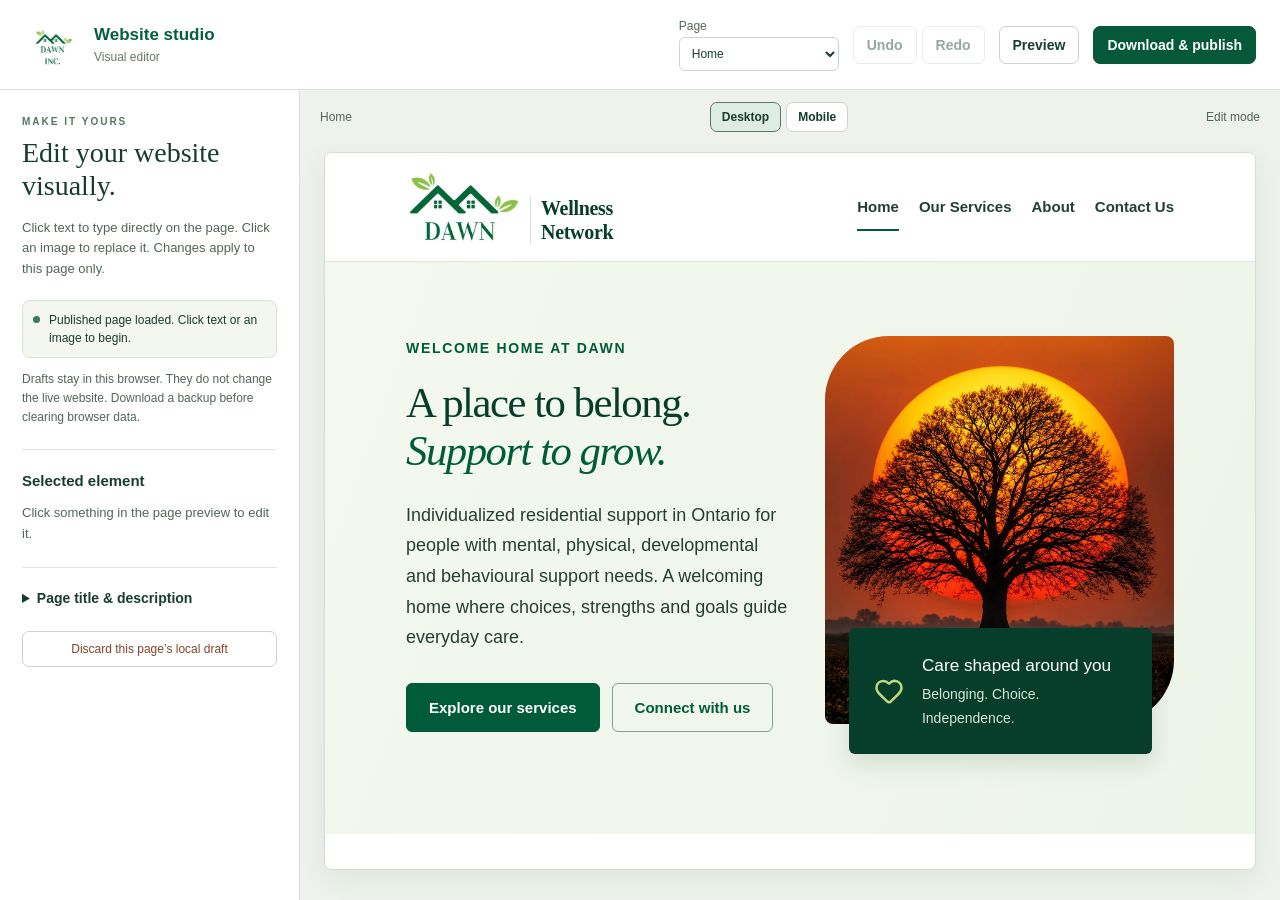
==== docs/editor/index.html @ 0b12e201 "Add visual website editor with local drafts and HTML exports" ====
<!doctype html>
<html lang="en">
<head>
  <meta charset="utf-8">
  <meta name="viewport" content="width=device-width, initial-scale=1">
  <meta name="robots" content="noindex, nofollow">
  <title>Visual editor | Dawn Wellness Network</title>
  <link rel="icon" href="../favicon.svg">
  <link rel="stylesheet" href="editor.css">
  <script src="editor.js" defer></script>
</head>
<body>
  <header class="toolbar">
    <a class="editor-brand" href="../index.html"><img src="../images/dawn-logo.jpg" alt="DAWN"><span>Website studio<small>Visual editor</small></span></a>
    <label class="page-picker">Page<select id="page"><option value="index.html">Home</option><option value="our-services.html">Our Services</option><option value="about.html">About</option><option value="contact-us.html">Contact Us</option><option value="privacy.html">Privacy</option><option value="accessibility.html">Accessibility</option></select></label>
    <div class="history" aria-label="Edit history"><button id="undo" disabled>Undo</button><button id="redo" disabled>Redo</button></div>
    <button id="preview" aria-pressed="false">Preview</button>
    <button id="publish" class="primary">Download &amp; publish</button>
  </header>
  <div class="workspace">
    <aside class="inspector" aria-label="Page and element settings">
      <p class="eyebrow">Make it yours</p><h1>Edit your website visually.</h1>
      <p class="hint">Click text to type directly on the page. Click an image to replace it. Changes apply to this page only.</p>
      <div class="status-box"><span class="status-dot" aria-hidden="true"></span><p id="status" role="status">Loading page…</p></div>
      <p class="draft-note">Drafts stay in this browser. They do not change the live website. Download a backup before clearing browser data.</p>
      <section class="settings-group"><h2>Selected element</h2><p id="selection-label" class="hint">Click something in the page preview to edit it.</p>
        <div id="image-settings" hidden>
          <label>Image description<input id="image-alt" type="text" maxlength="500"></label>
          <label>Image URL<input id="image-url" type="url" placeholder="https://…"></label><button id="apply-image">Use image URL</button>
          <label class="file-label">Or upload an image<input id="image-file" type="file" accept="image/jpeg,image/png,image/webp,image/gif"></label><p class="hint">JPG, PNG, WebP or GIF, up to 2 MB. Uploaded images are included in the downloaded HTML.</p>
        </div>
        <div id="link-settings" hidden><label>Link destination<input id="link-url" type="text"></label><button id="apply-link">Update link</button><p class="hint">Use a page name, #section, https://, mailto: or tel: link.</p></div>
      </section>
      <details class="settings-group"><summary>Page title &amp; description</summary><label>Browser title<input id="page-title" type="text" maxlength="160"></label><label>Search description<textarea id="page-description" rows="4" maxlength="500"></textarea></label></details>
      <button id="reset" class="reset">Discard this page’s local draft</button>
    </aside>
    <main class="canvas-area" aria-label="Visual page editor">
      <div class="canvas-toolbar"><span id="page-label">Home</span><div class="viewports" aria-label="Preview width"><button id="desktop" aria-pressed="true">Desktop</button><button id="mobile" aria-pressed="false">Mobile</button></div><span id="mode-label">Edit mode</span></div>
      <div class="canvas-scroll"><div id="frame-wrap"><iframe id="canvas" title="Editable website preview" sandbox="allow-same-origin"></iframe></div></div>
    </main>
  </div>
  <dialog id="publish-dialog" aria-labelledby="publish-title">
    <button class="dialog-close" id="close-dialog" aria-label="Close publishing instructions">×</button><p class="eyebrow">Your next step</p><h2 id="publish-title">Bring your changes online.</h2>
    <p>This editor saves local drafts. It has no access to your GitHub account and cannot publish directly.</p>
    <div class="download-actions"><button id="download-page" class="primary">Download this page</button><button id="download-site">Download website ZIP</button></div>
    <ol><li>Download the updated page above, or the ZIP to back up all pages and assets.</li><li>Open <a href="https://github.com/rasheedsa/Dawn-Inc/upload/main/docs" target="_blank" rel="noopener noreferrer">the website’s GitHub upload page</a> and sign in.</li><li>Upload the downloaded HTML file into <strong>docs</strong>, keeping its filename. For a ZIP, extract it first; the files inside <strong>docs/</strong> belong in the repository’s <strong>docs/</strong> folder.</li><li>Commit your changes to <strong>main</strong>. If Pages uses <strong>main /docs</strong>, GitHub deploys them automatically. Check <a href="https://github.com/rasheedsa/Dawn-Inc/settings/pages" target="_blank" rel="noopener noreferrer">Pages settings</a> for the deployment status.</li></ol>
    <p class="hint">Review every changed page before publishing. Header and footer edits affect only the page you edited. The ZIP includes drafts saved on this browser for the other pages.</p><p id="download-status" role="status"></p>
  </dialog>
  <noscript>This visual editor needs JavaScript enabled. The public website remains available from the DAWN logo link.</noscript>
</body>
</html>
---- docs/editor/editor.css ----
*{box-sizing:border-box} :root{font-family:Arial,sans-serif;color:#193c30;background:#eef1ed;font-synthesis:none} body{margin:0}button,input,textarea,select{font:inherit}button,a,input,select,textarea,summary{touch-action:manipulation}button{cursor:pointer;border:1px solid #cbd5ce;background:white;color:#193c30;border-radius:7px;padding:10px 13px;font-size:14px;font-weight:600}button:hover{background:#edf3ef}button:disabled{cursor:default;opacity:.45}.primary{background:#06583b;color:white;border-color:#06583b}.primary:hover{background:#03462e}button[aria-pressed=true]{background:#dfece3;border-color:#547b65}a{color:#075e40}:focus-visible{outline:3px solid #bd642e;outline-offset:3px}[hidden]{display:none!important}.toolbar{min-height:90px;background:#fff;border-bottom:1px solid #d9e0d8;display:flex;align-items:center;gap:14px;padding:14px 24px;flex-wrap:wrap}.editor-brand{display:flex;align-items:center;gap:12px;text-decoration:none;margin-right:auto;font-weight:700;font-size:17px}.editor-brand img{height:58px;width:58px;object-fit:contain}.editor-brand small{display:block;font-weight:400;font-size:12px;margin-top:5px;color:#66786b}.page-picker{font-size:12px;color:#536859;display:flex;flex-direction:column;gap:4px}.page-picker select{min-width:160px;padding:8px;border:1px solid #cbd5ce;border-radius:6px;color:#193c30;background:white}.history{display:flex;gap:5px}.workspace{display:grid;grid-template-columns:300px minmax(0,1fr);height:calc(100dvh - 90px)}.inspector{background:#fff;padding:26px 22px;overflow-y:auto;border-right:1px solid #d9e0d8}.eyebrow{text-transform:uppercase;letter-spacing:2px;font-size:10px;font-weight:700;color:#537660;margin:0 0 10px}h1{font-family:Georgia,serif;font-size:28px;line-height:1.17;font-weight:400;margin:0 0 15px}h2{font-size:15px;margin:0 0 14px}.hint,.draft-note{font-size:13px;line-height:1.6;color:#526558}.draft-note{font-size:12px}.status-box{display:flex;gap:9px;border:1px solid #d8e3d8;background:#f3f7f0;border-radius:8px;padding:10px;margin:20px 0 8px;align-items:start}.status-box p{margin:0;font-size:12px;line-height:1.5}.status-dot{flex:0 0 7px;height:7px;margin-top:5px;border-radius:50%;background:#3a7958}.settings-group{padding-top:22px;margin-top:22px;border-top:1px solid #e1e6df}.settings-group label{display:flex;flex-direction:column;gap:7px;font-size:12px;font-weight:600;margin:14px 0}.settings-group input,.settings-group textarea{width:100%;border:1px solid #cad5cb;border-radius:5px;padding:9px;font-size:13px;background:#fff;color:#193c30}.settings-group input[type=file]{font-size:11px}.settings-group summary{font-size:14px;font-weight:600;cursor:pointer}.reset{margin-top:25px;color:#834428;font-size:12px;width:100%;font-weight:400}.canvas-area{min-width:0;display:flex;flex-direction:column}.canvas-toolbar{display:flex;justify-content:space-between;align-items:center;padding:12px 20px;gap:10px;font-size:12px;color:#526558}.viewports{display:flex;gap:5px}.viewports button{padding:7px 11px;font-size:12px}.canvas-scroll{overflow:auto;flex:1;padding:8px 24px 30px}#frame-wrap{width:100%;height:100%;min-height:480px;margin:auto;transition:width .18s}#frame-wrap.mobile{width:390px;max-width:100%}iframe{width:100%;height:100%;min-height:480px;border:1px solid #d4ddd2;background:#fff;border-radius:8px;box-shadow:0 8px 30px #233b2110}dialog{max-width:610px;width:calc(100% - 30px);max-height:90dvh;overflow:auto;border:0;border-radius:14px;padding:32px;color:#193c30;box-shadow:0 20px 90px #10251b40}dialog::backdrop{background:#16352380}dialog h2{font-family:Georgia,serif;font-size:30px;font-weight:400}dialog p,dialog li{font-size:14px;line-height:1.65}dialog li{margin:12px 0}dialog ol{padding-left:22px}.dialog-close{float:right;font-size:22px;line-height:1;padding:5px 9px;border:0}.download-actions{display:flex;flex-wrap:wrap;gap:10px;margin:22px 0}#download-status{font-weight:600}noscript{display:block;padding:20px}@media(max-width:1000px){.toolbar{padding:12px;gap:8px}.editor-brand{font-size:14px}.editor-brand img{width:40px;height:40px}.workspace{height:calc(100dvh - 150px);grid-template-columns:250px minmax(0,1fr)}.inspector{padding:22px 16px}.canvas-scroll{padding:6px 10px 20px}}@media(max-width:650px){.toolbar{align-items:center}.editor-brand{width:100%}.page-picker{flex:1}.toolbar button{font-size:12px;padding:9px}.workspace{height:auto;display:flex;flex-direction:column-reverse}.canvas-area{height:70dvh;min-height:500px}.inspector{border-right:0;border-top:1px solid #d9e0d8;overflow:visible}.inspector h1{font-size:24px}#mode-label{display:none}.canvas-toolbar{padding:10px}.canvas-scroll{padding:0 8px 12px}.history{margin-left:auto}.settings-group{max-width:500px}dialog{padding:24px}.canvas-scroll:has(#frame-wrap.mobile){overflow-x:auto}}@media(prefers-reduced-motion:reduce){*{transition:none!important}}
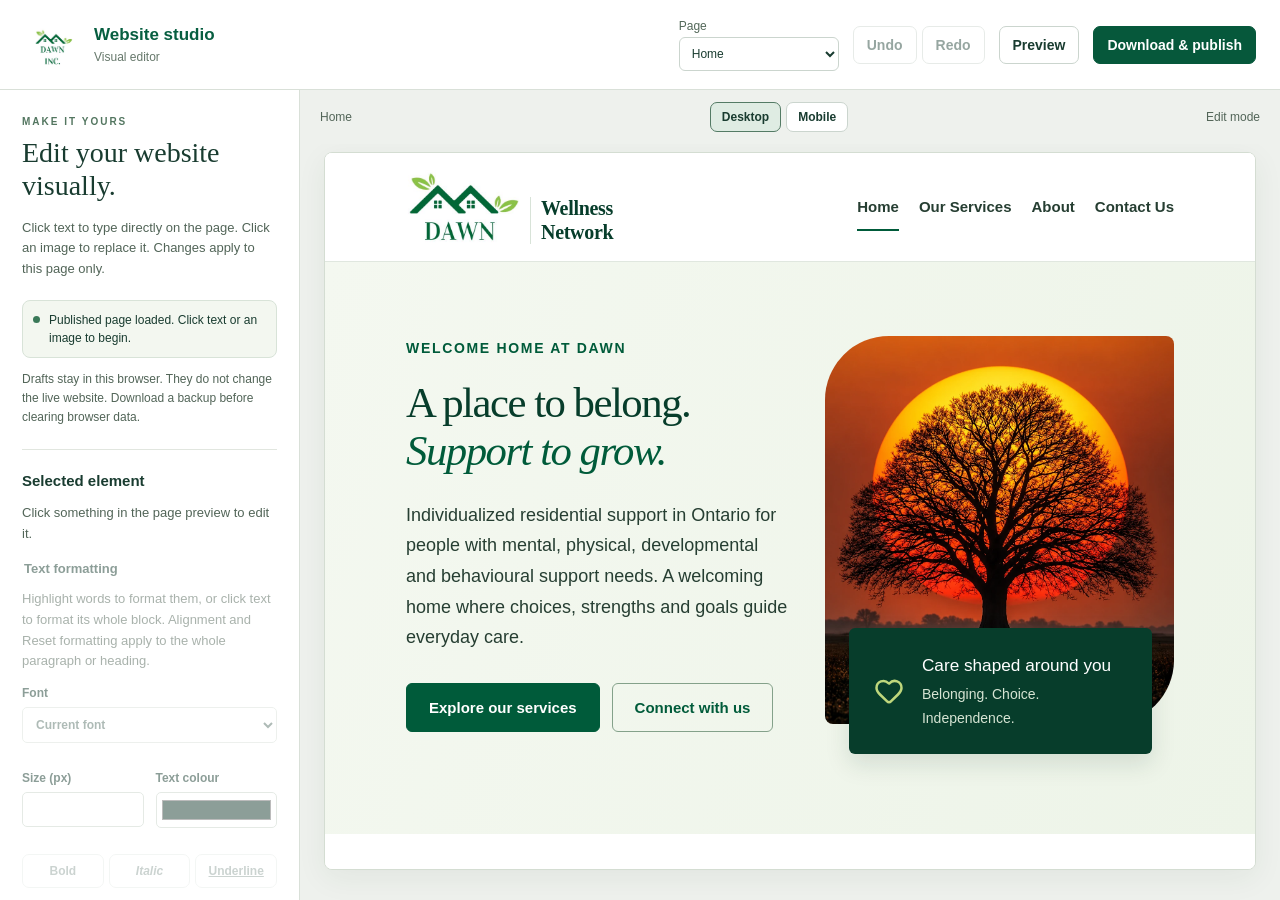
==== commit 375755c9: "Add visual text formatting controls to website editor" ====
--- a/docs/editor/index.html
+++ b/docs/editor/index.html
@@ -24,6 +24,15 @@
       <div class="status-box"><span class="status-dot" aria-hidden="true"></span><p id="status" role="status">Loading page…</p></div>
       <p class="draft-note">Drafts stay in this browser. They do not change the live website. Download a backup before clearing browser data.</p>
       <section class="settings-group"><h2>Selected element</h2><p id="selection-label" class="hint">Click something in the page preview to edit it.</p>
+        <fieldset id="text-format" disabled>
+          <legend>Text formatting</legend>
+          <p class="hint">Highlight words to format them, or click text to format its whole block. Alignment and Reset formatting apply to the whole paragraph or heading.</p>
+          <label>Font<select id="font-family"><option value="">Current font</option><option value="Arial, sans-serif">Arial</option><option value="Georgia, serif">Georgia</option><option value="Verdana, sans-serif">Verdana</option><option value="Tahoma, sans-serif">Tahoma</option><option value="'Trebuchet MS', sans-serif">Trebuchet MS</option><option value="'Times New Roman', serif">Times New Roman</option><option value="'Courier New', monospace">Courier New</option></select></label>
+          <div class="format-row"><label>Size (px)<input id="font-size" type="number" min="8" max="120" step="1"></label><label>Text colour<input id="font-colour" type="color" value="#193c30"></label></div>
+          <div class="format-buttons" role="group" aria-label="Text style"><button id="format-bold" type="button" aria-pressed="false"><strong>Bold</strong></button><button id="format-italic" type="button" aria-pressed="false"><em>Italic</em></button><button id="format-underline" type="button" aria-pressed="false"><u>Underline</u></button></div>
+          <div class="format-buttons" role="group" aria-label="Text alignment"><button id="align-left" type="button" aria-pressed="false">Left</button><button id="align-center" type="button" aria-pressed="false">Centre</button><button id="align-right" type="button" aria-pressed="false">Right</button></div>
+          <button id="clear-format" type="button">Reset formatting</button>
+        </fieldset>
         <div id="image-settings" hidden>
           <label>Image description<input id="image-alt" type="text" maxlength="500"></label>
           <label>Image URL<input id="image-url" type="url" placeholder="https://…"></label><button id="apply-image">Use image URL</button>
--- a/docs/editor/editor.css
+++ b/docs/editor/editor.css
@@ -1 +1,3 @@
 *{box-sizing:border-box} :root{font-family:Arial,sans-serif;color:#193c30;background:#eef1ed;font-synthesis:none} body{margin:0}button,input,textarea,select{font:inherit}button,a,input,select,textarea,summary{touch-action:manipulation}button{cursor:pointer;border:1px solid #cbd5ce;background:white;color:#193c30;border-radius:7px;padding:10px 13px;font-size:14px;font-weight:600}button:hover{background:#edf3ef}button:disabled{cursor:default;opacity:.45}.primary{background:#06583b;color:white;border-color:#06583b}.primary:hover{background:#03462e}button[aria-pressed=true]{background:#dfece3;border-color:#547b65}a{color:#075e40}:focus-visible{outline:3px solid #bd642e;outline-offset:3px}[hidden]{display:none!important}.toolbar{min-height:90px;background:#fff;border-bottom:1px solid #d9e0d8;display:flex;align-items:center;gap:14px;padding:14px 24px;flex-wrap:wrap}.editor-brand{display:flex;align-items:center;gap:12px;text-decoration:none;margin-right:auto;font-weight:700;font-size:17px}.editor-brand img{height:58px;width:58px;object-fit:contain}.editor-brand small{display:block;font-weight:400;font-size:12px;margin-top:5px;color:#66786b}.page-picker{font-size:12px;color:#536859;display:flex;flex-direction:column;gap:4px}.page-picker select{min-width:160px;padding:8px;border:1px solid #cbd5ce;border-radius:6px;color:#193c30;background:white}.history{display:flex;gap:5px}.workspace{display:grid;grid-template-columns:300px minmax(0,1fr);height:calc(100dvh - 90px)}.inspector{background:#fff;padding:26px 22px;overflow-y:auto;border-right:1px solid #d9e0d8}.eyebrow{text-transform:uppercase;letter-spacing:2px;font-size:10px;font-weight:700;color:#537660;margin:0 0 10px}h1{font-family:Georgia,serif;font-size:28px;line-height:1.17;font-weight:400;margin:0 0 15px}h2{font-size:15px;margin:0 0 14px}.hint,.draft-note{font-size:13px;line-height:1.6;color:#526558}.draft-note{font-size:12px}.status-box{display:flex;gap:9px;border:1px solid #d8e3d8;background:#f3f7f0;border-radius:8px;padding:10px;margin:20px 0 8px;align-items:start}.status-box p{margin:0;font-size:12px;line-height:1.5}.status-dot{flex:0 0 7px;height:7px;margin-top:5px;border-radius:50%;background:#3a7958}.settings-group{padding-top:22px;margin-top:22px;border-top:1px solid #e1e6df}.settings-group label{display:flex;flex-direction:column;gap:7px;font-size:12px;font-weight:600;margin:14px 0}.settings-group input,.settings-group textarea{width:100%;border:1px solid #cad5cb;border-radius:5px;padding:9px;font-size:13px;background:#fff;color:#193c30}.settings-group input[type=file]{font-size:11px}.settings-group summary{font-size:14px;font-weight:600;cursor:pointer}.reset{margin-top:25px;color:#834428;font-size:12px;width:100%;font-weight:400}.canvas-area{min-width:0;display:flex;flex-direction:column}.canvas-toolbar{display:flex;justify-content:space-between;align-items:center;padding:12px 20px;gap:10px;font-size:12px;color:#526558}.viewports{display:flex;gap:5px}.viewports button{padding:7px 11px;font-size:12px}.canvas-scroll{overflow:auto;flex:1;padding:8px 24px 30px}#frame-wrap{width:100%;height:100%;min-height:480px;margin:auto;transition:width .18s}#frame-wrap.mobile{width:390px;max-width:100%}iframe{width:100%;height:100%;min-height:480px;border:1px solid #d4ddd2;background:#fff;border-radius:8px;box-shadow:0 8px 30px #233b2110}dialog{max-width:610px;width:calc(100% - 30px);max-height:90dvh;overflow:auto;border:0;border-radius:14px;padding:32px;color:#193c30;box-shadow:0 20px 90px #10251b40}dialog::backdrop{background:#16352380}dialog h2{font-family:Georgia,serif;font-size:30px;font-weight:400}dialog p,dialog li{font-size:14px;line-height:1.65}dialog li{margin:12px 0}dialog ol{padding-left:22px}.dialog-close{float:right;font-size:22px;line-height:1;padding:5px 9px;border:0}.download-actions{display:flex;flex-wrap:wrap;gap:10px;margin:22px 0}#download-status{font-weight:600}noscript{display:block;padding:20px}@media(max-width:1000px){.toolbar{padding:12px;gap:8px}.editor-brand{font-size:14px}.editor-brand img{width:40px;height:40px}.workspace{height:calc(100dvh - 150px);grid-template-columns:250px minmax(0,1fr)}.inspector{padding:22px 16px}.canvas-scroll{padding:6px 10px 20px}}@media(max-width:650px){.toolbar{align-items:center}.editor-brand{width:100%}.page-picker{flex:1}.toolbar button{font-size:12px;padding:9px}.workspace{height:auto;display:flex;flex-direction:column-reverse}.canvas-area{height:70dvh;min-height:500px}.inspector{border-right:0;border-top:1px solid #d9e0d8;overflow:visible}.inspector h1{font-size:24px}#mode-label{display:none}.canvas-toolbar{padding:10px}.canvas-scroll{padding:0 8px 12px}.history{margin-left:auto}.settings-group{max-width:500px}dialog{padding:24px}.canvas-scroll:has(#frame-wrap.mobile){overflow-x:auto}}@media(prefers-reduced-motion:reduce){*{transition:none!important}}
+
+#text-format{border:0;margin:16px 0 0;padding:0;min-width:0}#text-format legend{font-size:13px;font-weight:700}#text-format:disabled{opacity:.5}#text-format select{width:100%;border:1px solid #cad5cb;border-radius:5px;padding:9px;color:#193c30;background:white}.format-row{display:flex;gap:12px}.format-row label{flex:1;min-width:0}.format-row input[type=color]{height:36px;padding:3px}.format-buttons{display:flex;flex-wrap:wrap;gap:5px;margin:12px 0}.format-buttons button{flex:1;font-size:12px;padding:9px 6px}#clear-format{font-size:12px;width:100%}
